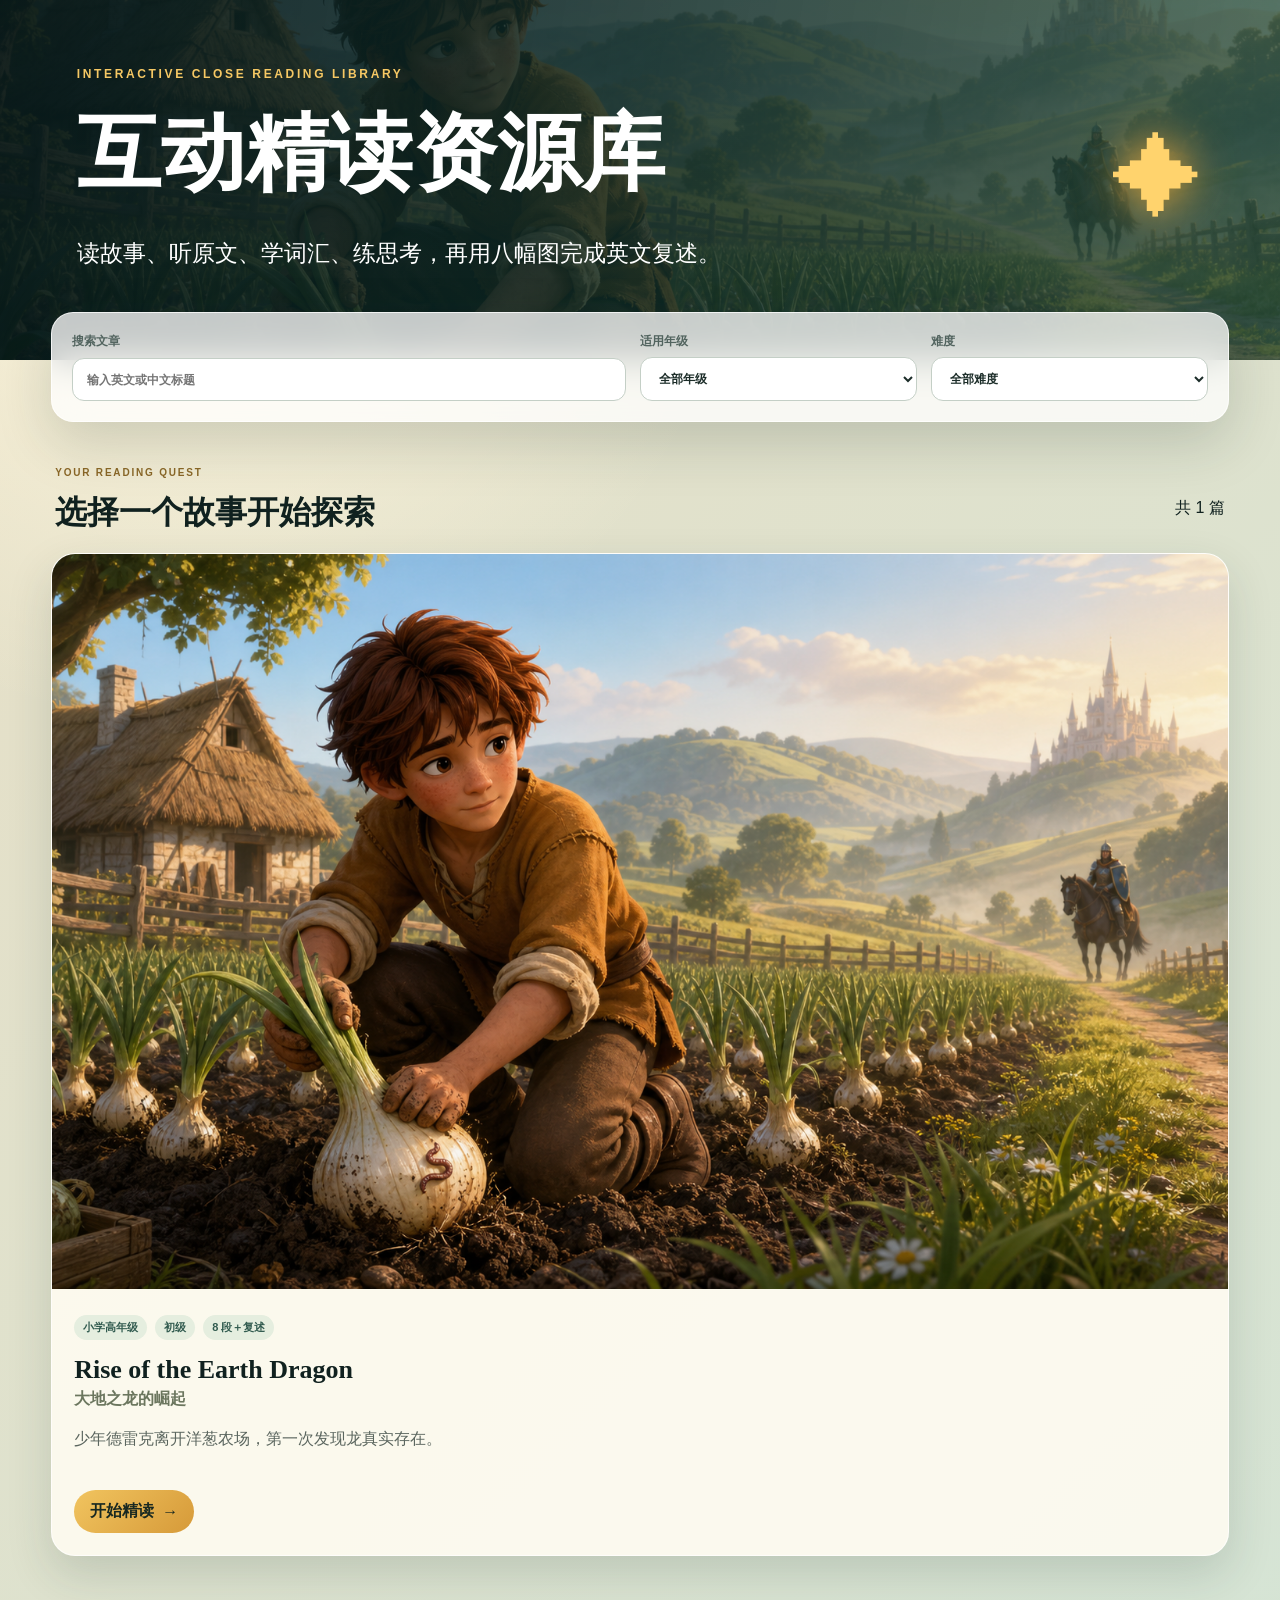
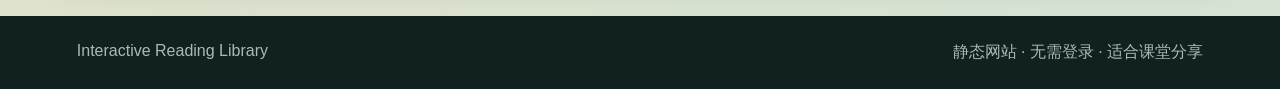
==== index.html @ 1a683ad1 "Add files via upload Publish interactive reading library" ====
<!doctype html><html lang="zh-CN"><head><meta charset="utf-8"><meta name="viewport" content="width=device-width,initial-scale=1"><meta name="description" content="互动精读资源库"><title>互动精读资源库</title><link rel="stylesheet" href="styles/library.css"></head><body>
<header class="hero"><div class="hero-copy"><span class="eyebrow">INTERACTIVE CLOSE READING LIBRARY</span><h1>互动精读资源库</h1><p>读故事、听原文、学词汇、练思考，再用八幅图完成英文复述。</p></div><div class="hero-dragon" aria-hidden="true">✦</div></header>
<main><section class="filters" aria-label="筛选精读资源"><label>搜索文章<input id="librarySearch" type="search" placeholder="输入英文或中文标题"></label><label>适用年级<select id="gradeFilter"><option value="">全部年级</option></select></label><label>难度<select id="levelFilter"><option value="">全部难度</option></select></label></section><div class="library-heading"><div><span>YOUR READING QUEST</span><h2>选择一个故事开始探索</h2></div><p id="bookCount" aria-live="polite"></p></div><section id="bookGrid" class="book-grid" aria-label="精读书目"></section><div id="emptyLibrary" class="empty-library" hidden>没有找到符合条件的文章，请调整搜索或筛选条件。</div></main>
<footer><span>Interactive Reading Library</span><span>静态网站 · 无需登录 · 适合课堂分享</span></footer><script src="scripts/catalog.js"></script><script src="scripts/library.js"></script></body></html>
---- styles/library.css ----
:root{--ink:#10211f;--cream:#f4ead0;--gold:#e5b351;--green:#315b4f}*{box-sizing:border-box}body{margin:0;color:var(--ink);background:radial-gradient(circle at 15% 10%,#fff8df,transparent 30%),linear-gradient(135deg,#e9dfc5,#d5e4d5);font-family:Inter,"Microsoft YaHei",sans-serif;min-height:100vh}.hero{min-height:340px;padding:64px max(6vw,24px);display:flex;align-items:center;justify-content:space-between;color:#fff;background:linear-gradient(100deg,rgba(5,23,25,.92),rgba(26,70,58,.72)),url('../books/rise-of-the-earth-dragon/assets/cover.png') center 44%/cover}.hero-copy{max-width:760px}.eyebrow{color:#f6c864;font-size:12px;font-weight:900;letter-spacing:.22em}.hero h1{font-family:Georgia,serif;font-size:clamp(44px,7vw,84px);margin:.18em 0}.hero p{font-size:clamp(17px,2vw,23px);line-height:1.7}.hero-dragon{font-size:90px;color:#ffd36d;text-shadow:0 0 45px #f7b23d}main{width:min(1180px,92vw);margin:-48px auto 60px}.filters{display:grid;grid-template-columns:2fr 1fr 1fr;gap:14px;padding:20px;border:1px solid rgba(255,255,255,.75);border-radius:22px;background:rgba(255,255,255,.76);box-shadow:0 20px 55px rgba(22,45,38,.18);backdrop-filter:blur(18px)}label{display:grid;gap:7px;font-size:12px;font-weight:800;color:#52645f}input,select{width:100%;padding:13px 14px;border:1px solid #c4cfc6;border-radius:12px;background:#fff;font:inherit;color:#1c2d29}.library-heading{display:flex;justify-content:space-between;align-items:end;margin:40px 4px 18px}.library-heading span{font-size:10px;font-weight:900;letter-spacing:.18em;color:#8a6727}.library-heading h2{margin:.35em 0 0;font-family:Georgia,serif;font-size:32px}.book-grid{display:grid;grid-template-columns:repeat(auto-fit,minmax(285px,1fr));gap:24px}.book-card{overflow:hidden;border:1px solid rgba(255,255,255,.7);border-radius:24px;background:rgba(255,252,242,.88);box-shadow:0 18px 45px rgba(28,57,49,.16);transition:.25s}.book-card:hover{transform:translateY(-7px);box-shadow:0 26px 60px rgba(28,57,49,.24)}.cover{aspect-ratio:16/10;width:100%;object-fit:cover}.card-body{padding:22px}.chips{display:flex;gap:8px;flex-wrap:wrap}.chip{padding:5px 9px;border-radius:999px;background:#e5eedf;color:#315b4f;font-size:11px;font-weight:800}.book-card h3{margin:15px 0 4px;font-family:Georgia,serif;font-size:26px}.book-card h4{margin:0;color:#6b765e}.book-card p{min-height:48px;line-height:1.6;color:#5b665f}.start-link{display:inline-flex;align-items:center;gap:8px;padding:11px 16px;border-radius:999px;color:#182821;background:linear-gradient(135deg,#f1c45f,#d69a39);font-weight:900;text-decoration:none}.empty-library{text-align:center;padding:60px;border:1px dashed #84998d;border-radius:20px;color:#64736d}footer{display:flex;justify-content:space-between;gap:20px;padding:26px 6vw;color:#aabbb5;background:#10211f}@media(max-width:700px){.hero{min-height:300px;padding:40px 22px}.hero-dragon{display:none}.filters{grid-template-columns:1fr}.library-heading{align-items:start;flex-direction:column}.library-heading h2{font-size:26px}footer{flex-direction:column}}
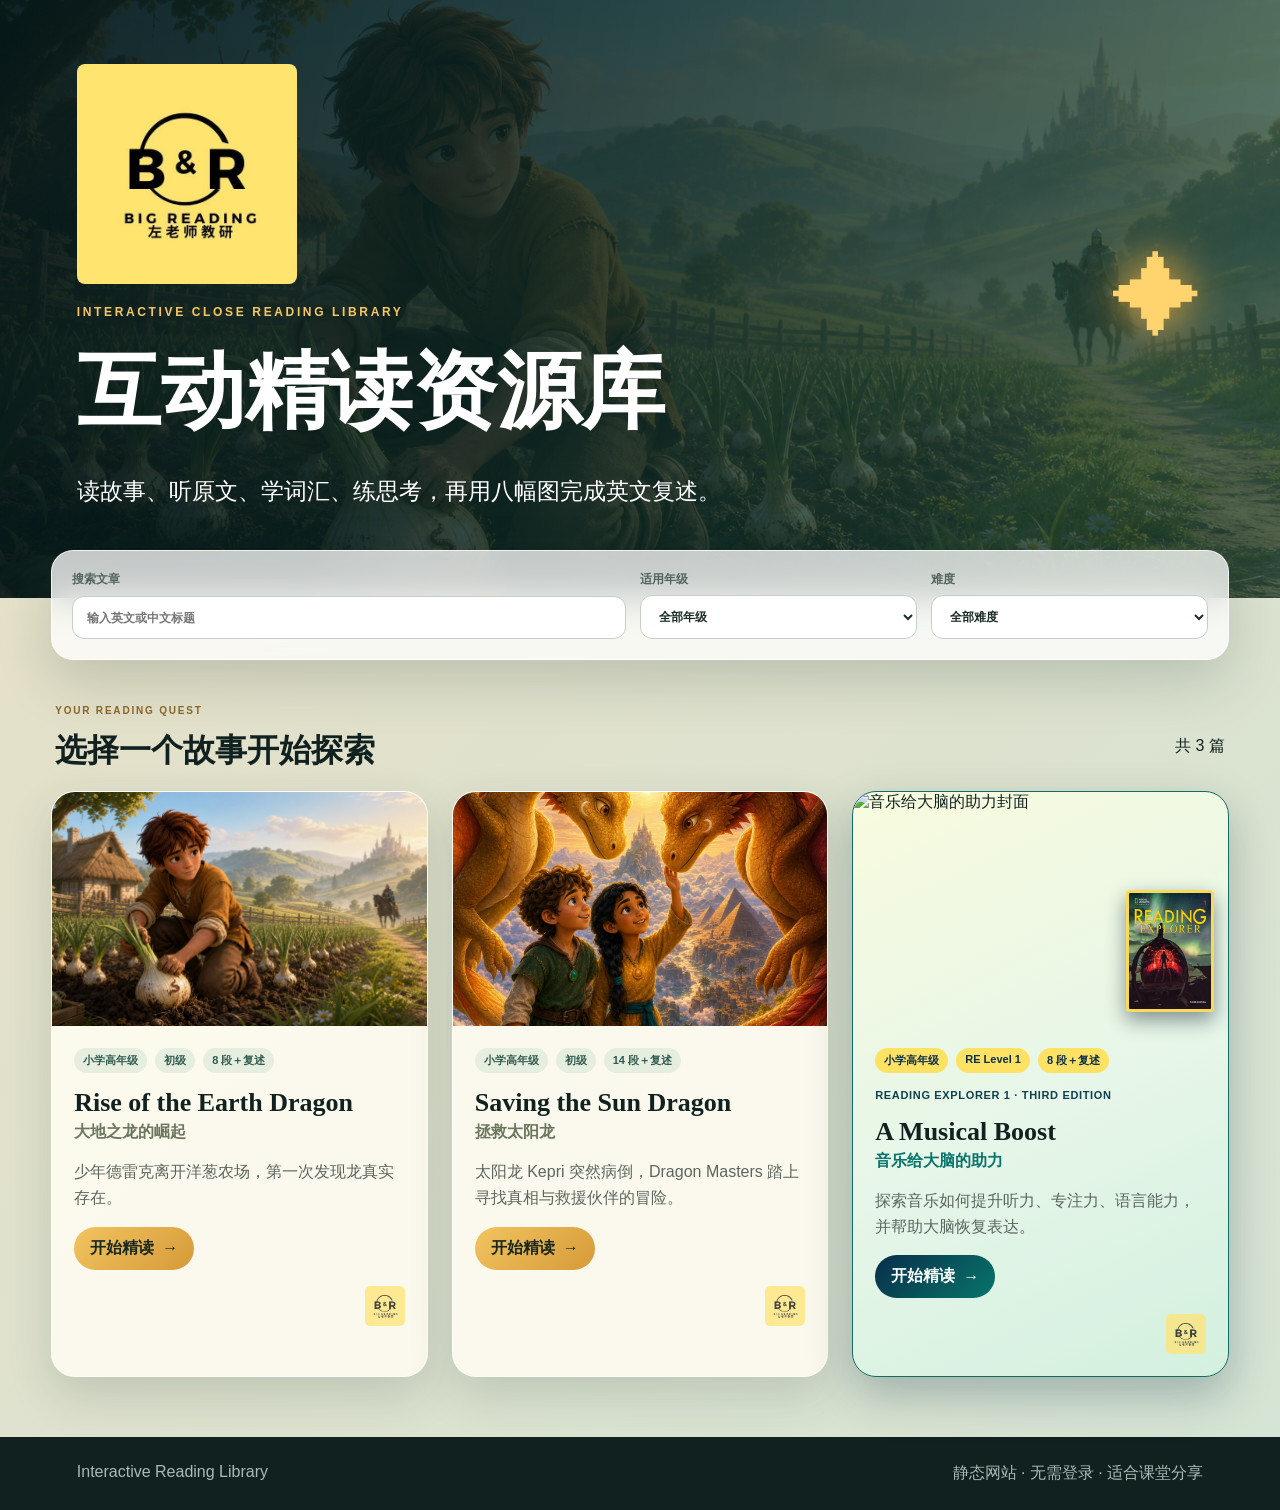
==== commit f3e062da: "Add files via upload Update B&R logo and Reading Explorer theme" ====
--- a/index.html
+++ b/index.html
@@ -1,4 +1,4 @@
-<!doctype html><html lang="zh-CN"><head><meta charset="utf-8"><meta name="viewport" content="width=device-width,initial-scale=1"><meta name="description" content="互动精读资源库"><title>互动精读资源库</title><link rel="stylesheet" href="styles/library.css"></head><body>
-<header class="hero"><div class="hero-copy"><span class="eyebrow">INTERACTIVE CLOSE READING LIBRARY</span><h1>互动精读资源库</h1><p>读故事、听原文、学词汇、练思考，再用八幅图完成英文复述。</p></div><div class="hero-dragon" aria-hidden="true">✦</div></header>
+<!doctype html><html lang="zh-CN"><head><meta charset="utf-8"><meta name="viewport" content="width=device-width,initial-scale=1"><meta name="description" content="互动精读资源库"><title>互动精读资源库</title><link rel="icon" href="assets/brand/favicon.png"><link rel="stylesheet" href="styles/library.css"></head><body>
+<header class="hero"><div class="hero-copy"><img class="site-brand-logo" src="assets/brand/br-logo.jpg" alt="B&R Big Reading 左老师教研"><span class="eyebrow">INTERACTIVE CLOSE READING LIBRARY</span><h1>互动精读资源库</h1><p>读故事、听原文、学词汇、练思考，再用八幅图完成英文复述。</p></div><div class="hero-dragon" aria-hidden="true">✦</div></header>
 <main><section class="filters" aria-label="筛选精读资源"><label>搜索文章<input id="librarySearch" type="search" placeholder="输入英文或中文标题"></label><label>适用年级<select id="gradeFilter"><option value="">全部年级</option></select></label><label>难度<select id="levelFilter"><option value="">全部难度</option></select></label></section><div class="library-heading"><div><span>YOUR READING QUEST</span><h2>选择一个故事开始探索</h2></div><p id="bookCount" aria-live="polite"></p></div><section id="bookGrid" class="book-grid" aria-label="精读书目"></section><div id="emptyLibrary" class="empty-library" hidden>没有找到符合条件的文章，请调整搜索或筛选条件。</div></main>
 <footer><span>Interactive Reading Library</span><span>静态网站 · 无需登录 · 适合课堂分享</span></footer><script src="scripts/catalog.js"></script><script src="scripts/library.js"></script></body></html>
--- a/styles/library.css
+++ b/styles/library.css
@@ -1 +1 @@
-:root{--ink:#10211f;--cream:#f4ead0;--gold:#e5b351;--green:#315b4f}*{box-sizing:border-box}body{margin:0;color:var(--ink);background:radial-gradient(circle at 15% 10%,#fff8df,transparent 30%),linear-gradient(135deg,#e9dfc5,#d5e4d5);font-family:Inter,"Microsoft YaHei",sans-serif;min-height:100vh}.hero{min-height:340px;padding:64px max(6vw,24px);display:flex;align-items:center;justify-content:space-between;color:#fff;background:linear-gradient(100deg,rgba(5,23,25,.92),rgba(26,70,58,.72)),url('../books/rise-of-the-earth-dragon/assets/cover.png') center 44%/cover}.hero-copy{max-width:760px}.eyebrow{color:#f6c864;font-size:12px;font-weight:900;letter-spacing:.22em}.hero h1{font-family:Georgia,serif;font-size:clamp(44px,7vw,84px);margin:.18em 0}.hero p{font-size:clamp(17px,2vw,23px);line-height:1.7}.hero-dragon{font-size:90px;color:#ffd36d;text-shadow:0 0 45px #f7b23d}main{width:min(1180px,92vw);margin:-48px auto 60px}.filters{display:grid;grid-template-columns:2fr 1fr 1fr;gap:14px;padding:20px;border:1px solid rgba(255,255,255,.75);border-radius:22px;background:rgba(255,255,255,.76);box-shadow:0 20px 55px rgba(22,45,38,.18);backdrop-filter:blur(18px)}label{display:grid;gap:7px;font-size:12px;font-weight:800;color:#52645f}input,select{width:100%;padding:13px 14px;border:1px solid #c4cfc6;border-radius:12px;background:#fff;font:inherit;color:#1c2d29}.library-heading{display:flex;justify-content:space-between;align-items:end;margin:40px 4px 18px}.library-heading span{font-size:10px;font-weight:900;letter-spacing:.18em;color:#8a6727}.library-heading h2{margin:.35em 0 0;font-family:Georgia,serif;font-size:32px}.book-grid{display:grid;grid-template-columns:repeat(auto-fit,minmax(285px,1fr));gap:24px}.book-card{overflow:hidden;border:1px solid rgba(255,255,255,.7);border-radius:24px;background:rgba(255,252,242,.88);box-shadow:0 18px 45px rgba(28,57,49,.16);transition:.25s}.book-card:hover{transform:translateY(-7px);box-shadow:0 26px 60px rgba(28,57,49,.24)}.cover{aspect-ratio:16/10;width:100%;object-fit:cover}.card-body{padding:22px}.chips{display:flex;gap:8px;flex-wrap:wrap}.chip{padding:5px 9px;border-radius:999px;background:#e5eedf;color:#315b4f;font-size:11px;font-weight:800}.book-card h3{margin:15px 0 4px;font-family:Georgia,serif;font-size:26px}.book-card h4{margin:0;color:#6b765e}.book-card p{min-height:48px;line-height:1.6;color:#5b665f}.start-link{display:inline-flex;align-items:center;gap:8px;padding:11px 16px;border-radius:999px;color:#182821;background:linear-gradient(135deg,#f1c45f,#d69a39);font-weight:900;text-decoration:none}.empty-library{text-align:center;padding:60px;border:1px dashed #84998d;border-radius:20px;color:#64736d}footer{display:flex;justify-content:space-between;gap:20px;padding:26px 6vw;color:#aabbb5;background:#10211f}@media(max-width:700px){.hero{min-height:300px;padding:40px 22px}.hero-dragon{display:none}.filters{grid-template-columns:1fr}.library-heading{align-items:start;flex-direction:column}.library-heading h2{font-size:26px}footer{flex-direction:column}}
+:root{--ink:#10211f;--cream:#f4ead0;--gold:#e5b351;--green:#315b4f}*{box-sizing:border-box}body{margin:0;color:var(--ink);background:radial-gradient(circle at 15% 10%,#fff8df,transparent 30%),linear-gradient(135deg,#e9dfc5,#d5e4d5);font-family:Inter,"Microsoft YaHei",sans-serif;min-height:100vh}.hero{min-height:340px;padding:64px max(6vw,24px);display:flex;align-items:center;justify-content:space-between;color:#fff;background:linear-gradient(100deg,rgba(5,23,25,.92),rgba(26,70,58,.72)),url('../books/rise-of-the-earth-dragon/assets/cover.png') center 44%/cover}.hero-copy{max-width:760px}.site-brand-logo{display:block;width:min(220px,58vw);height:auto;margin-bottom:18px;border-radius:8px}.eyebrow{color:#f6c864;font-size:12px;font-weight:900;letter-spacing:.22em}.hero h1{font-family:Georgia,serif;font-size:clamp(44px,7vw,84px);margin:.18em 0}.hero p{font-size:clamp(17px,2vw,23px);line-height:1.7}.hero-dragon{font-size:90px;color:#ffd36d;text-shadow:0 0 45px #f7b23d}main{width:min(1180px,92vw);margin:-48px auto 60px}.filters{display:grid;grid-template-columns:2fr 1fr 1fr;gap:14px;padding:20px;border:1px solid rgba(255,255,255,.75);border-radius:22px;background:rgba(255,255,255,.76);box-shadow:0 20px 55px rgba(22,45,38,.18);backdrop-filter:blur(18px)}label{display:grid;gap:7px;font-size:12px;font-weight:800;color:#52645f}input,select{width:100%;padding:13px 14px;border:1px solid #c4cfc6;border-radius:12px;background:#fff;font:inherit;color:#1c2d29}.library-heading{display:flex;justify-content:space-between;align-items:end;margin:40px 4px 18px}.library-heading span{font-size:10px;font-weight:900;letter-spacing:.18em;color:#8a6727}.library-heading h2{margin:.35em 0 0;font-family:Georgia,serif;font-size:32px}.book-grid{display:grid;grid-template-columns:repeat(auto-fit,minmax(285px,1fr));gap:24px}.book-card{overflow:hidden;border:1px solid rgba(255,255,255,.7);border-radius:24px;background:rgba(255,252,242,.88);box-shadow:0 18px 45px rgba(28,57,49,.16);transition:.25s}.book-card:hover{transform:translateY(-7px);box-shadow:0 26px 60px rgba(28,57,49,.24)}.cover-wrap{position:relative}.cover{aspect-ratio:16/10;width:100%;object-fit:cover;display:block}.textbook-cover{position:absolute;right:14px;bottom:14px;max-width:88px;max-height:calc(100% - 28px);width:auto;height:auto;border:3px solid #f8d95a;border-radius:4px;box-shadow:0 8px 20px rgba(2,20,38,.45)}.card-body{padding:22px}.chips{display:flex;gap:8px;flex-wrap:wrap}.chip{padding:5px 9px;border-radius:999px;background:#e5eedf;color:#315b4f;font-size:11px;font-weight:800}.textbook-label{margin:14px 0 -3px;min-height:0!important;color:#0d4151!important;font-size:11px!important;font-weight:900;letter-spacing:.06em}.book-card h3{margin:15px 0 4px;font-family:Georgia,serif;font-size:26px}.book-card h4{margin:0;color:#6b765e}.book-card p{min-height:48px;line-height:1.6;color:#5b665f}.start-link{display:inline-flex;align-items:center;gap:8px;padding:11px 16px;border-radius:999px;color:#182821;background:linear-gradient(135deg,#f1c45f,#d69a39);font-weight:900;text-decoration:none}.card-brand-logo{display:block;width:40px;height:auto;margin:16px 0 0 auto;border-radius:5px;opacity:.72}.book-card[data-theme="reading-explorer-1"]{border-color:#136c62;background:linear-gradient(155deg,#f8fbde,#e6f6e9 55%,#d3f0df);box-shadow:0 18px 45px rgba(2,40,63,.27)}.book-card[data-theme="reading-explorer-1"] .chip{background:#ffe263;color:#082e49}.book-card[data-theme="reading-explorer-1"] .start-link{color:#fff;background:linear-gradient(135deg,#082e49,#08756a)}.book-card[data-theme="reading-explorer-1"] h4{color:#08756a}.empty-library{text-align:center;padding:60px;border:1px dashed #84998d;border-radius:20px;color:#64736d}footer{display:flex;justify-content:space-between;gap:20px;padding:26px 6vw;color:#aabbb5;background:#10211f}@media(max-width:700px){.hero{min-height:300px;padding:40px 22px}.site-brand-logo{width:min(180px,64vw);margin-bottom:14px}.hero-dragon{display:none}.filters{grid-template-columns:1fr}.library-heading{align-items:start;flex-direction:column}.library-heading h2{font-size:26px}.textbook-cover{right:10px;bottom:10px;max-width:64px;max-height:calc(100% - 20px)}.card-brand-logo{width:32px;margin-top:12px}footer{flex-direction:column}}
